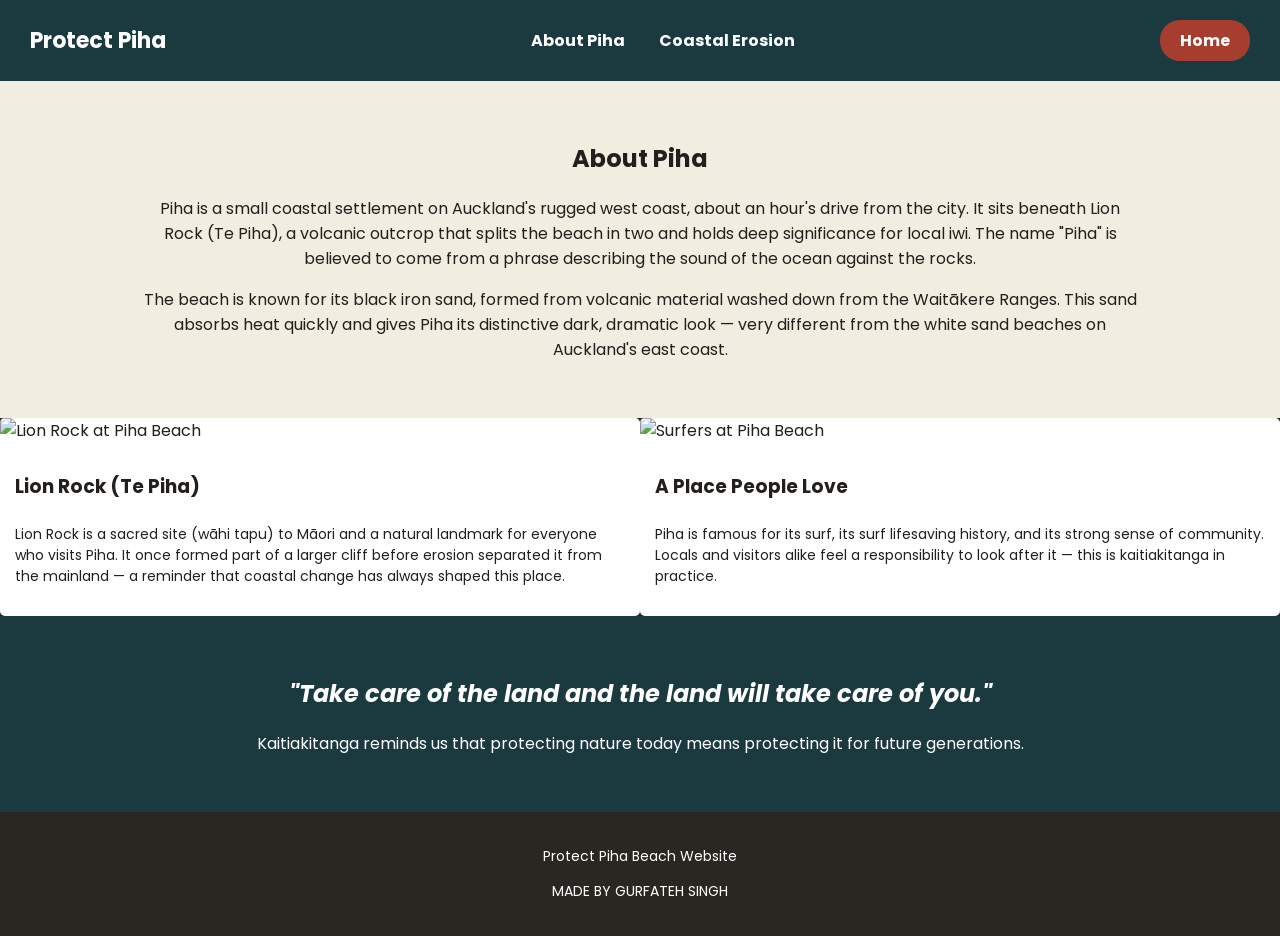
==== about.html @ 63a952b8 "Add files via upload" ====
<!DOCTYPE html>
<html lang="en">
<head>

    <meta charset="UTF-8">
    <meta name="viewport" content="width=device-width, initial-scale=1.0">

    <title>About Piha - Protect Piha Beach</title>

    <link rel="stylesheet" href="style.css">

    <link href="https://fonts.googleapis.com/css2?family=Poppins:wght@300;400;600;700&display=swap" rel="stylesheet">

</head>

<body>

    <header>

        <div class="logo">
            <h1>Protect Piha</h1>
        </div>

        <nav>

            <ul>

                <li><a href="about.html">About Piha</a></li>

                <li><a href="erosion.html">Coastal Erosion</a></li>

            </ul>

        </nav>

        <a href="index.html" class="home-btn">Home</a>

    </header>


    <section id="about" class="intro">

        <h2>About Piha</h2>

        <p>

            Piha is a small coastal settlement on Auckland's rugged west coast, about an hour's drive from the city.
            It sits beneath Lion Rock (Te Piha), a volcanic outcrop that splits the beach in two and holds deep
            significance for local iwi. The name "Piha" is believed to come from a phrase describing the sound of
            the ocean against the rocks.

        </p>

        <p>

            The beach is known for its black iron sand, formed from volcanic material washed down from the
            Waitākere Ranges. This sand absorbs heat quickly and gives Piha its distinctive dark, dramatic look —
            very different from the white sand beaches on Auckland's east coast.

        </p>

    </section>


    <section class="cards cards-2col">

        <div class="card">

            <img src="images/lion-rock.jpg" alt="Lion Rock at Piha Beach">

            <h3>Lion Rock (Te Piha)</h3>

            <p>

                Lion Rock is a sacred site (wāhi tapu) to Māori and a natural landmark for everyone who visits Piha.
                It once formed part of a larger cliff before erosion separated it from the mainland — a reminder
                that coastal change has always shaped this place.

            </p>

        </div>


        <div class="card">

            <img src="images/piha-surf.jpg" alt="Surfers at Piha Beach">

            <h3>A Place People Love</h3>

            <p>

                Piha is famous for its surf, its surf lifesaving history, and its strong sense of community.
                Locals and visitors alike feel a responsibility to look after it — this is kaitiakitanga in
                practice.

            </p>

        </div>

    </section>


    <section class="quote">

        <h2>

            "Take care of the land and the land will take care of you."

        </h2>

        <p>

            Kaitiakitanga reminds us that protecting nature today means protecting it for future generations.

        </p>

    </section>


    <footer>

        <p>

            Protect Piha Beach Website

        </p>

        <p>

            MADE BY GURFATEH SINGH

        </p>

    </footer>

</body>

</html>
---- style.css ----
/* Base page styles: font, colours, and overall page width */
body {
    font-family: 'Poppins', sans-serif;
    padding: 0;
    background-color: #f2ede1;
    color: #221f1c;
    max-width: 1400px;
    margin: 0 auto;}

h1, h2, h3 {
    font-family: 'Poppins', sans-serif;}

a {
    text-decoration: none;
    color: inherit;}

/* HEADER AND NAV: logo on the left, links centred, Home button on the right */

header {
    background-color: #1b3a3f;
    padding: 20px 30px;
    display: flex;
    justify-content: space-between;
    align-items: center;}

.logo h1 {
    color: white;
    margin: 0;
    font-size: 22px;}

nav ul {
    list-style: none;
    padding: 0;
    margin: 0;}

nav li {
    display: inline-block;
    margin: 0 15px;}

nav a {
    color: white;
    font-weight: bold;}

.home-btn {
    background-color: #a63d2f;
    color: white;
    padding: 8px 20px;
    border-radius: 20px;
    font-weight: bold;}

    /* HERO IMAGE: full-width banner photo on the homepage */
.hero-image img {
    width: 100%;
    height: 400px;
    object-fit: cover;
    display: block;}


    /* INTRO / TEXT SECTIONS: centred, readable text blocks */
.intro {
    padding: 40px 20px;
    text-align: center;
    max-width: 1000px;
    margin: 0 auto;}

    /* CARDS: image + text cards, laid out using floats instead of grid */
.cards {
    background-color: #2a2622;
    padding: 0;
    overflow: hidden;} /* clears the floats */

.card {
    background-color: white;
    float: left;
    width: 30%;
    margin: 1.5%;
    border-radius: 5px;
    overflow: hidden;}

.cards-2col .card {
    width: 50%;
    margin: 0;}

.cards-full .card {
    width: 100%;
    margin: 0;}

.card img {
    width: 100%;
    height: 180px;
    object-fit: cover;}

.card h3 {
    padding: 10px 15px 0 15px;}

.card p {
    padding: 5px 15px 15px 15px;
    font-size: 14px;}

.quote {
    background-color: #1b3a3f;
    color: white;
    text-align: center;
    padding: 40px 20px;}

.quote h2 {
    font-style: italic;}

    /* FOOTER */
footer {
    background-color: #2a2622;
    color: white;
    text-align: center;
    padding: 20px;
    font-size: 14px;}
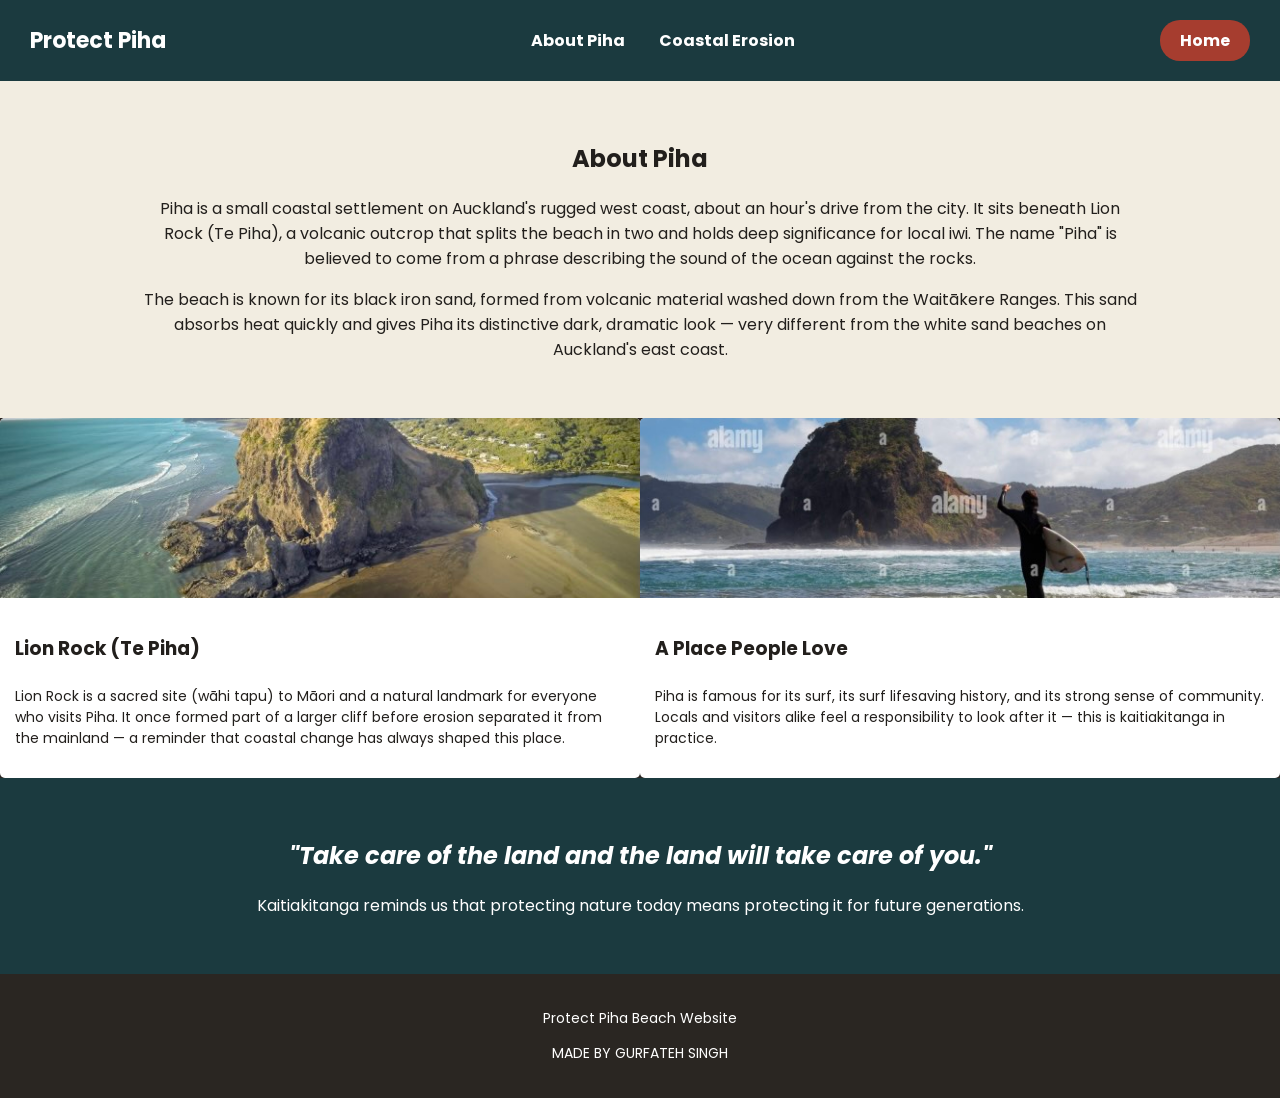
==== commit 7e8ae8b7: "Update about.html" ====
--- a/about.html
+++ b/about.html
@@ -66,7 +66,7 @@
 
         <div class="card">
 
-            <img src="images/lion-rock.jpg" alt="Lion Rock at Piha Beach">
+            <img src="lion-rock.jpg" alt="Lion Rock at Piha Beach">
 
             <h3>Lion Rock (Te Piha)</h3>
 
@@ -83,7 +83,7 @@
 
         <div class="card">
 
-            <img src="images/piha-surf.jpg" alt="Surfers at Piha Beach">
+            <img src="piha-surf.jpg" alt="Surfers at Piha Beach">
 
             <h3>A Place People Love</h3>
 
@@ -135,4 +135,4 @@
 
 </body>
 
-</html>+</html>
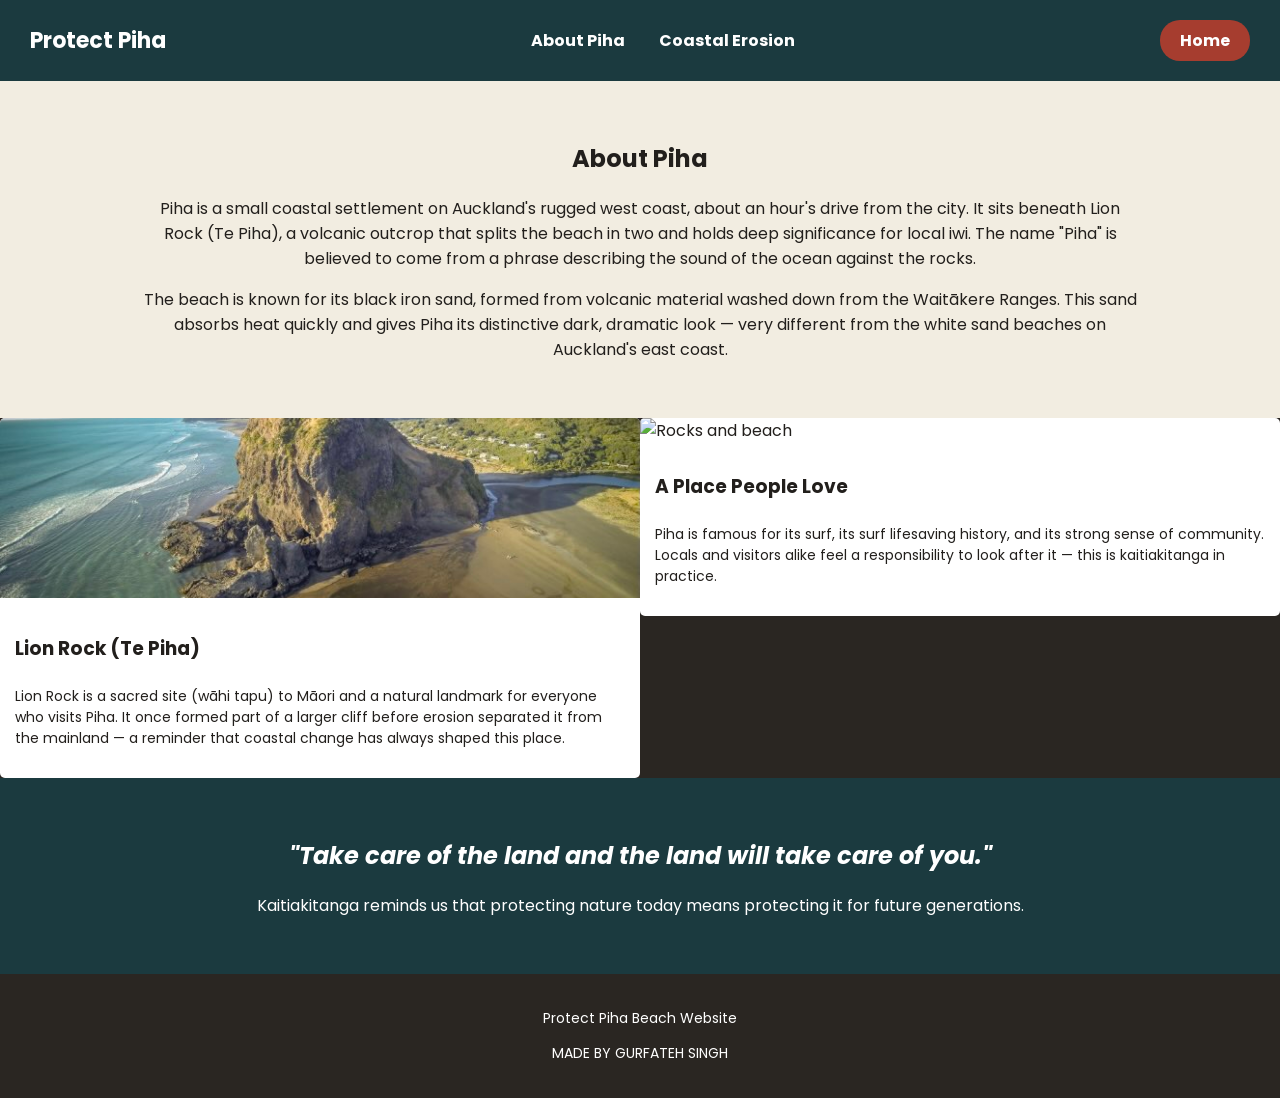
==== commit 59ae5e3e: "Update image source in about.html" ====
--- a/about.html
+++ b/about.html
@@ -83,7 +83,7 @@
 
         <div class="card">
 
-            <img src="piha-surf.jpg" alt="Surfers at Piha Beach">
+            <img src="https://github.com/Gurfateh679-arch/KaitiakitangaWebsite/blob/main/piha-surf.jpg" alt="Rocks and beach">
 
             <h3>A Place People Love</h3>
 
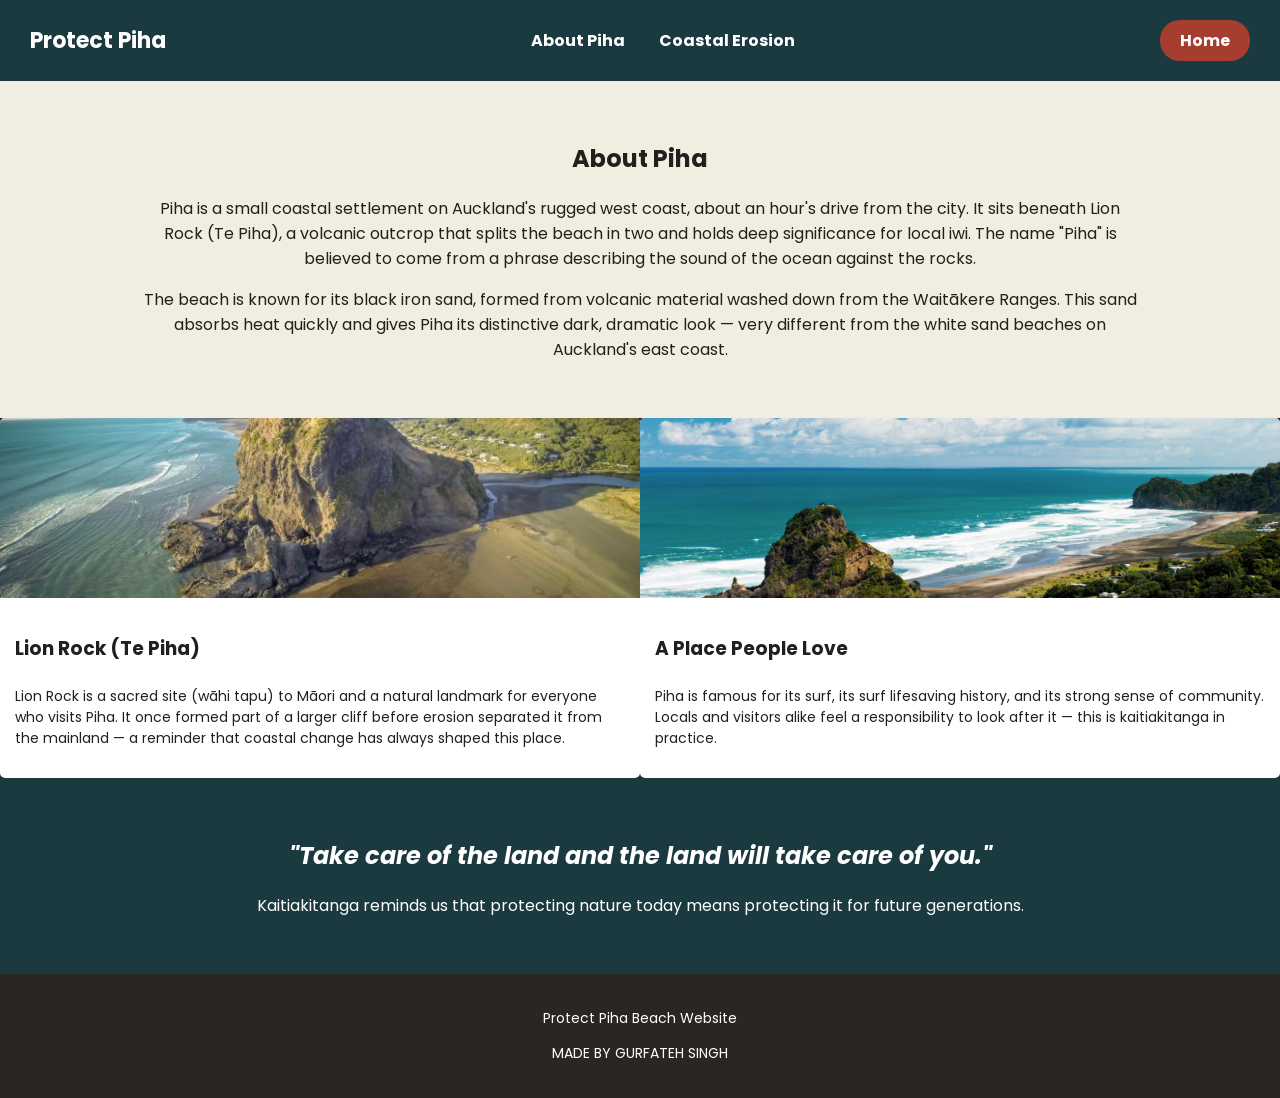
==== commit 30bb200b: "Update image source in about.html" ====
--- a/about.html
+++ b/about.html
@@ -83,7 +83,7 @@
 
         <div class="card">
 
-            <img src="https://github.com/Gurfateh679-arch/KaitiakitangaWebsite/blob/main/piha-surf.jpg" alt="Rocks and beach">
+            <img src="piha-hero.jpg" alt="Rocks and beach">
 
             <h3>A Place People Love</h3>
 
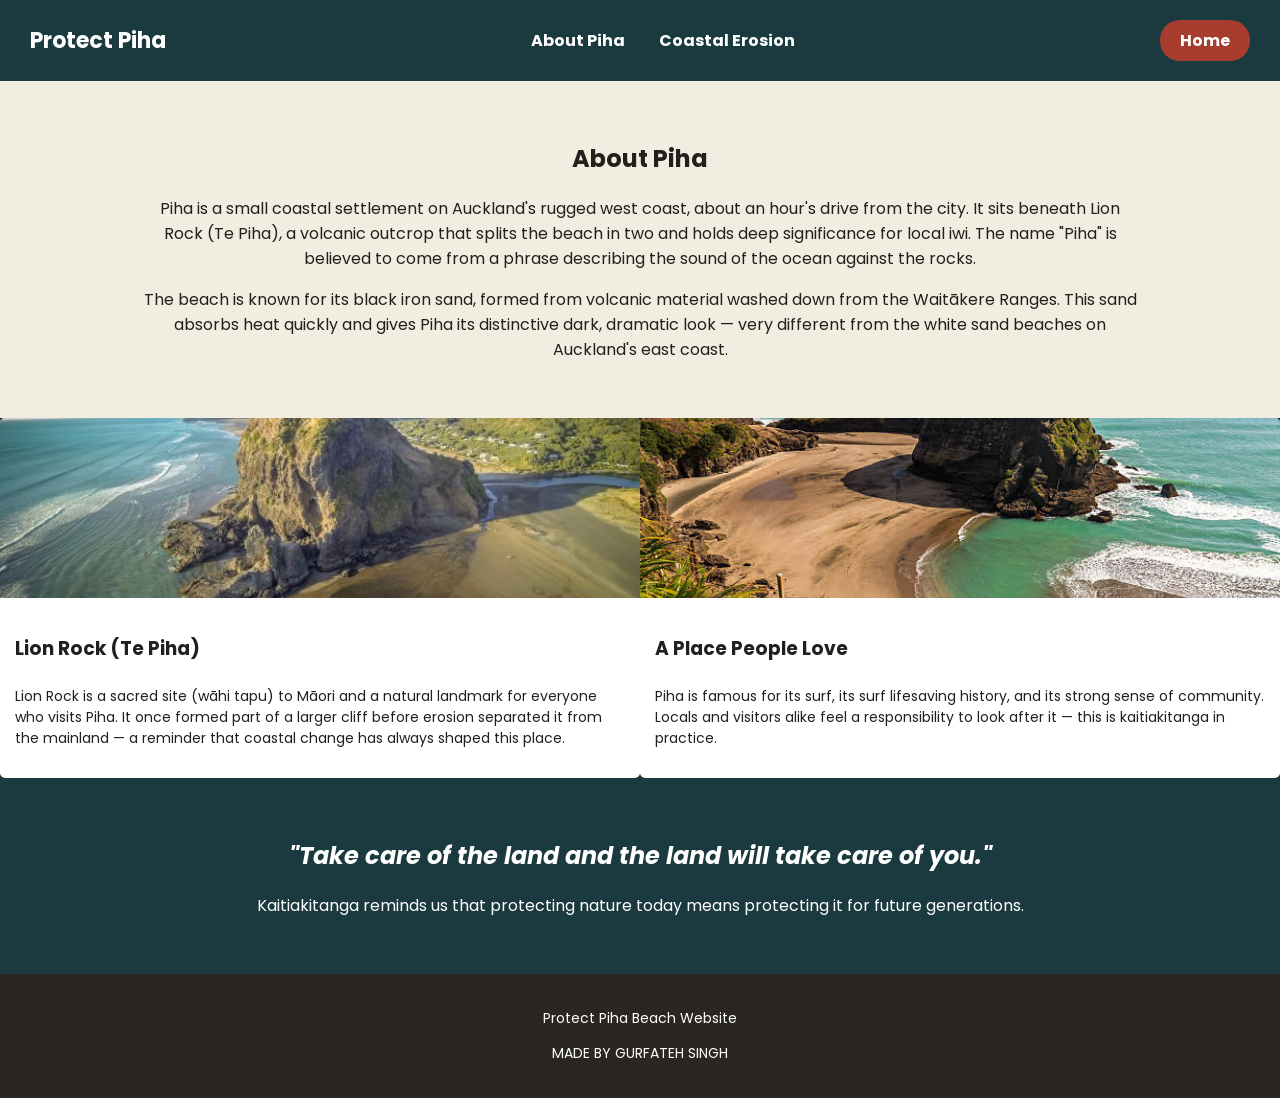
==== commit aa1ef8ed: "Replace hero image with surf image in about.html" ====
--- a/about.html
+++ b/about.html
@@ -83,7 +83,7 @@
 
         <div class="card">
 
-            <img src="piha-hero.jpg" alt="Rocks and beach">
+            <img src="piha-surf.jpg" alt="Rocks and beach">
 
             <h3>A Place People Love</h3>
 
